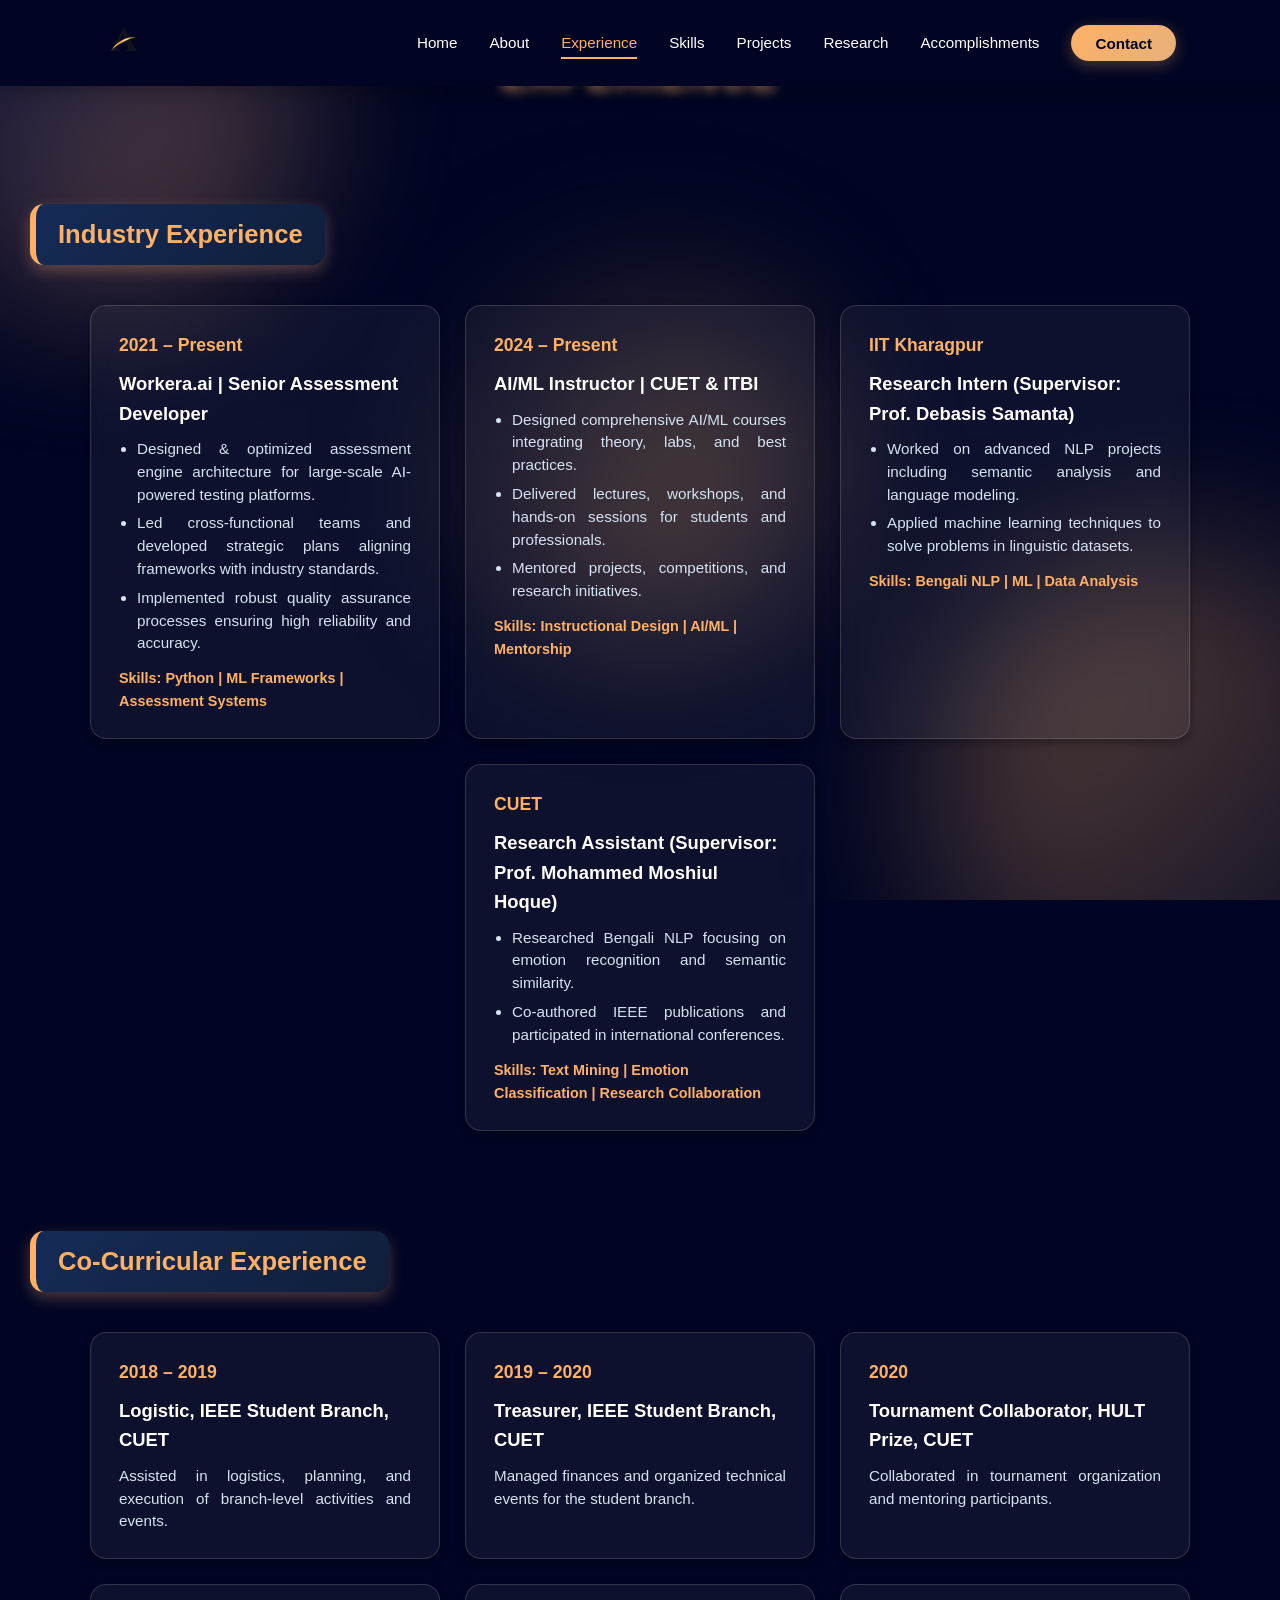
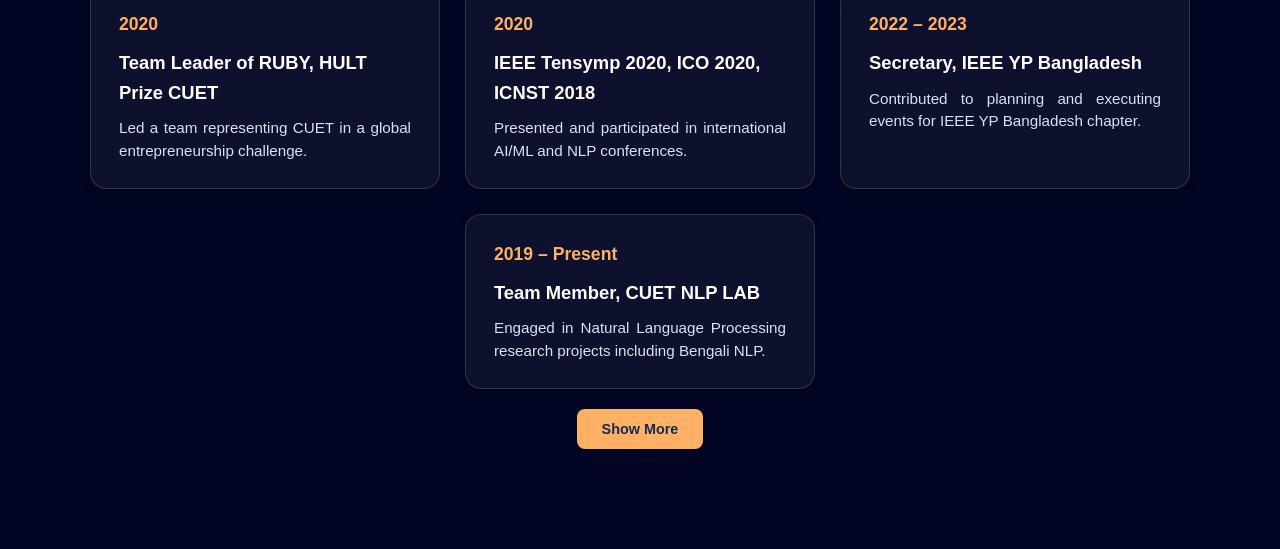
==== experience.html @ dad76d20 "Initial commit" ====
<!DOCTYPE html>
<html lang="en">
<head>
  <meta charset="UTF-8">
  <meta name="viewport" content="width=device-width, initial-scale=1.0">
  <title>Experience</title>
  <link rel="stylesheet" href="home.css">
  <link rel="stylesheet" href="experience.css">
  
</head>
<body>
   <div class="animated-bg">
      <div class="gradient-orb orb-1"></div>
      <div class="gradient-orb orb-2"></div>
      <div class="gradient-orb orb-3"></div>
    </div>
   <!-- Sticky Navbar -->
    <header class="sticky-header">
      <nav class="navbar">
        <div class="logo">
          <img src="/Images/logo.png" alt="Logo" class="logo-img">
        </div>
        <div class="hamburger">
          <span></span>
          <span></span>
          <span></span>
        </div>
        <ul class="nav-links">
          <li><a href="home.html" class="nav-link">Home</a></li>
          <li><a href="about.html" class="nav-link">About</a></li>
          <li><a href="experience.html" class="active nav-link">Experience</a></li>
          <li><a href="skills.html" class="nav-link">Skills</a></li>
          <li><a href="project.html" class="nav-link">Projects</a></li>
          <li><a href="research-publication.html" class="nav-link">Research</a></li>
          <li><a href="certificates-awards.html" class="nav-link">Accomplishments</a></li>
          <li>
            <a href="contacts.html" class="nav-link contact-btn">Contact</a>
          </li>
        </ul>
      </nav>
    </header>

  <div class="experience-container">
    <h1>Experience</h1>

    <!-- Industry Experience -->
    <h2 class="sub-title">Industry Experience</h2>
    <div class="industry-cards">
      <div class="industry-card">
        <div class="year">2021 – Present</div>
        <h3>Workera.ai | Senior Assessment Developer</h3>
        <ul>
          <li>Designed & optimized assessment engine architecture for large-scale AI-powered testing platforms.</li>
          <li>Led cross-functional teams and developed strategic plans aligning frameworks with industry standards.</li>
          <li>Implemented robust quality assurance processes ensuring high reliability and accuracy.</li>
        </ul>
        <div class="skills">Skills: Python | ML Frameworks | Assessment Systems</div>
      </div>

      <div class="industry-card">
        <div class="year">2024 – Present</div>
        <h3>AI/ML Instructor | CUET & ITBI</h3>
        <ul>
          <li>Designed comprehensive AI/ML courses integrating theory, labs, and best practices.</li>
          <li>Delivered lectures, workshops, and hands-on sessions for students and professionals.</li>
          <li>Mentored projects, competitions, and research initiatives.</li>
        </ul>
        <div class="skills">Skills: Instructional Design | AI/ML | Mentorship</div>
      </div>

      <div class="industry-card">
        <div class="year">IIT Kharagpur</div>
        <h3>Research Intern (Supervisor: Prof. Debasis Samanta)</h3>
        <ul>
          <li>Worked on advanced NLP projects including semantic analysis and language modeling.</li>
          <li>Applied machine learning techniques to solve problems in linguistic datasets.</li>
        </ul>
        <div class="skills">Skills: Bengali NLP | ML | Data Analysis</div>
      </div>

      <div class="industry-card">
        <div class="year">CUET</div>
        <h3>Research Assistant (Supervisor: Prof. Mohammed Moshiul Hoque)</h3>
        <ul>
          <li>Researched Bengali NLP focusing on emotion recognition and semantic similarity.</li>
          <li>Co-authored IEEE publications and participated in international conferences.</li>
        </ul>
        <div class="skills">Skills: Text Mining | Emotion Classification | Research Collaboration</div>
      </div>
    </div>

    <!-- Co-Curricular Experience -->
    <h2 class="sub-title">Co-Curricular Experience</h2>
    <div class="co-curricular-cards">
      <div class="co-card">
        <div class="year">2018 – 2019</div>
        <h3>Logistic, IEEE Student Branch, CUET</h3>
        <p>Assisted in logistics, planning, and execution of branch-level activities and events.</p>
      </div>

      <div class="co-card">
        <div class="year">2019 – 2020</div>
        <h3>Treasurer, IEEE Student Branch, CUET</h3>
        <p>Managed finances and organized technical events for the student branch.</p>
      </div>

      <div class="co-card">
        <div class="year">2020</div>
        <h3>Tournament Collaborator, HULT Prize, CUET</h3>
        <p>Collaborated in tournament organization and mentoring participants.</p>
      </div>

      <!-- Hidden cards -->
      <div class="co-card more-card">
        <div class="year">2020</div>
        <h3>Team Leader of RUBY, HULT Prize CUET</h3>
        <p>Led a team representing CUET in a global entrepreneurship challenge.</p>
      </div>

      <div class="co-card more-card">
        <div class="year">2020</div>
        <h3>IEEE Tensymp 2020, ICO 2020, ICNST 2018</h3>
        <p>Presented and participated in international AI/ML and NLP conferences.</p>
      </div>

      <div class="co-card more-card">
        <div class="year">2022 – 2023</div>
        <h3>Secretary, IEEE YP Bangladesh</h3>
        <p>Contributed to planning and executing events for IEEE YP Bangladesh chapter.</p>
      </div>

      <div class="co-card more-card">
        <div class="year">2019 – Present</div>
        <h3>Team Member, CUET NLP LAB</h3>
        <p>Engaged in Natural Language Processing research projects including Bengali NLP.</p>
      </div>
    </div>

    <button class="show-more-btn">Show More</button>
  </div>

  <script>
    const showMoreBtn = document.querySelector('.show-more-btn');
    const moreCards = document.querySelectorAll('.more-card');

    showMoreBtn.addEventListener('click', () => {
      moreCards.forEach(card => {
        if (card.style.display === "block") {
          card.style.display = "none";
        } else {
          card.style.display = "block";
        }
      });

      showMoreBtn.textContent =
        showMoreBtn.textContent === "Show More" ? "Show Less" : "Show More";
    });
  </script>
</body>
</html>
---- home.css ----
/* ========================================
   Modern Animated Portfolio - CSS
   ======================================== */

:root {
  --bg-primary: #010523;
  --bg-secondary: #041069;
  --bg-card: rgba(49, 54, 116, 0.85);
  --accent-primary: #feb164;
  --accent-secondary: #e6b07b;
  --text-primary: #ffffff;
  --text-secondary: #f5f5f5;
  --border-color: rgba(243, 153, 64, 0.7);
  --shadow-color: rgba(0, 0, 0, 0.5);
  --glow-color: rgba(3, 1, 99, 0.3);
}

/* Light Mode Colors */
body.light-mode {
  --bg-primary: #f5f5f5;
  --bg-secondary: #e0e0e0;
  --bg-card: rgba(255, 255, 255, 0.85);
  --text-primary: #010523;
  --text-secondary: #333333;
  --accent-primary: #feb164;
  --accent-secondary: #e6b07b;
  --border-color: rgba(254, 177, 100, 0.5);
  --shadow-color: rgba(0, 0, 0, 0.2);
  --glow-color: rgba(254, 177, 100, 0.3);
}

/* ========================================
     Reset & Base Styles
     ======================================== */
* {
  box-sizing: border-box;
  margin: 0;
  padding: 0;
}

html {
  scroll-behavior: smooth;
}

body {
  font-family: "Inter", sans-serif;
  /* use the CSS variable so light-mode works */
  background: var(--bg-primary);
  color: var(--text-primary);
  line-height: 1.6;
  overflow-x: hidden;
  /* smooth transition when theme changes */
  transition: background-color 0.35s ease, color 0.35s ease;
}

/* ========================================
     Animated Background
     ======================================== */
.animated-bg {
  position: fixed;
  top: 0;
  left: 0;
  width: 100%;
  height: 100%;
  z-index: -1;
  overflow: hidden;
}

.gradient-orb {
  position: absolute;
  border-radius: 50%;
  filter: blur(80px);
  opacity: 0.4;
  animation: float 20s ease-in-out infinite;
}

.orb-1 {
  width: 400px;
  height: 400px;
  background: linear-gradient(135deg, var( --bg-secondary),var(--accent-primary));
  top: -100px;
  left: -100px;
  animation-delay: 0s;
}

.orb-2 {
  width: 500px;
  height: 500px;
  background: linear-gradient(135deg, var(--accent-primary), var(--bg-primary));
  bottom: -150px;
  right: -150px;
  animation-delay: 5s;
}

.orb-3 {
  width: 350px;
  height: 350px;
  background: linear-gradient(135deg, var(--bg-primary), var(--accent-primary));
  top: 50%;
  left: 50%;
  transform: translate(-50%, -50%);
  animation-delay: 10s;
}

@keyframes float {
  0%,
  100% {
    transform: translate(0, 0) scale(1);
  }
  33% {
    transform: translate(50px, -50px) scale(1.1);
  }
  66% {
    transform: translate(-50px, 50px) scale(0.9);
  }
}

/* ========================================
     Sticky Header & Navigation
     ======================================== */
/* Sticky Header */
.sticky-header {
  position: fixed;
  top: 0;
  left: 0;
  width: 100%;
  z-index: 1000;
  /* background: rgba(1, 5, 35, 0.95); */
  background: var(--bg-primary);
  transition: background 0.3s ease, box-shadow 0.3s ease;
  backdrop-filter: blur(10px);
  box-shadow: 0 4px 20px rgba(0, 0, 0, 0.3);
  transition: all 0.3s ease;
}

.sticky-header.scrolled {
  background: rgba(1, 5, 35, 0.95);
  backdrop-filter: blur(10px);
  box-shadow: 0 4px 20px rgba(0, 0, 0, 0.3);
}

/* Navbar */
.navbar {
  display: flex;
  justify-content: space-between;
  align-items: center;
  padding: 1.2rem 5%;
  max-width: 1200px;
  margin: 0 auto;
}

.logo-img {
  height: 40px;
  width: auto;
}

.logo:hover {
  transform: scale(1.05);
}

/* Nav Links - Desktop Default */
.nav-links {
  display: flex;
  list-style: none;
  gap: 2rem;
  align-items: center;
}

.nav-link {
  color: var(--text-primary);
  text-decoration: none;
  font-weight: 500;
  font-size: 0.95rem;
  position: relative;
  padding: 0.5rem 0;
  transition: color 0.3s ease;
}

.nav-link::after {
  content: "";
  position: absolute;
  bottom: 0;
  left: 0;
  width: 0;
  height: 2px;
  background: var(--accent-primary);
  transition: width 0.3s ease;
}

.nav-link:hover,
.nav-link.active {
  color: var(--accent-primary);
}

.nav-link:hover::after,
.nav-link.active::after {
  width: 100%;
}

/* Contact Button */
.contact-btn {
  background: linear-gradient(135deg, var(--accent-primary), var(--accent-secondary));
  padding: 0.6rem 1.5rem !important;
  border-radius: 25px;
  color: var(--bg-primary) !important;
  font-weight: 600;
  transition: all 0.3s ease;
  box-shadow: 0 4px 15px rgba(254, 177, 100, 0.3);
}

.contact-btn::after {
  display: none;
}

.contact-btn:hover {
  transform: translateY(-2px);
  box-shadow: 0 6px 20px rgba(254, 177, 100, 0.5);
}

/* Hamburger Menu - Hidden on Desktop */
.hamburger {
  display: none;
  flex-direction: column;
  cursor: pointer;
  gap: 5px;
}

.hamburger span {
  width: 25px;
  height: 3px;
  background: var(--accent-primary);
  border-radius: 3px;
  transition: all 0.3s ease;
}

.hamburger.active span:nth-child(1) {
  transform: rotate(45deg) translate(8px, 8px);
}

.hamburger.active span:nth-child(2) {
  opacity: 0;
}

.hamburger.active span:nth-child(3) {
  transform: rotate(-45deg) translate(7px, -7px);
}

/* ===== MOBILE STYLES ===== */
@media screen and (max-width: 768px) {
  /* Show hamburger */
  .hamburger {
    display: flex;
  }

  /* Hide desktop nav links */
  .nav-links {
    position: fixed;
    top: 0;
    right: -100%; /* hide offscreen */
    width: 250px;
    height: 100vh;
    background: rgba(1, 5, 35, 0.95);
    flex-direction: column;
    gap: 2rem;
    padding-top: 5rem;
    transition: right 0.3s ease;
    display: flex; /* keep it flex for mobile */
  }

  /* Show nav links when active */
  .nav-links.active {
    right: 0;
  }

  /* Center links and make bigger */
  .nav-links li {
    text-align: center;
  }

  .nav-link {
    font-size: 1.2rem;
  }

  /* Hide contact button on mobile (optional) */
  .contact-btn {
    display: none;
  }
}

.mode-btn {
  background: transparent;
  border: 2px solid var(--accent-primary);
  color: var(--accent-primary);
  padding: 0.4rem 0.8rem;
  border-radius: 20px;
  cursor: pointer;
  font-size: 1rem;
  transition: all 0.3s ease;
}

.mode-btn:hover {
  background: var(--accent-primary);
  color: var(--bg-primary);
  transform: translateY(-2px);
  box-shadow: 0 4px 12px rgba(254, 177, 100, 0.3);
}

/* ========================================
     Hero Section
     ======================================== */
.hero {
  min-height: 100vh;
  display: flex;
  flex-direction: column;
  justify-content: center;
  padding: 8rem 5% 4rem;
  position: relative;
}

.hero-container {
  max-width: 1200px;
  margin: 0 auto;
  width: 100%;
}

.hero-content {
  display: grid;
  grid-template-columns: 1fr 1fr;
  gap: 4rem;
  align-items: center;
}

.hero-text {
  opacity: 0;
  transform: translateY(30px);
  transition: opacity 0.8s ease, transform 0.8s ease;
}

.hero-text.visible {
  opacity: 1;
  transform: translateY(0);
}

@keyframes fadeInUp {
  to {
    opacity: 1;
    transform: translateY(0);
  }
}

.greeting {
  font-size: 1.3rem;
  color: var(--accent-primary);
  margin-bottom: 1rem;
  font-weight: 500;
  animation: slideInLeft 0.6s ease;
}

@keyframes slideInLeft {
  from {
    opacity: 0;
    transform: translateX(-30px);
  }
  to {
    opacity: 1;
    transform: translateX(0);
  }
}

.name-title {
  font-size: 3.5rem;
  font-weight: 800;
  background: linear-gradient(
    135deg,
    var(--text-primary),
    var(--accent-primary)
  );
  -webkit-background-clip: text;
  -webkit-text-fill-color: transparent;
  background-clip: text;
  margin-bottom: 1rem;
  line-height: 1.2;
  animation: fadeInScale 0.8s ease 0.2s backwards;
}

@keyframes fadeInScale {
  from {
    opacity: 0;
    transform: scale(0.9);
  }
  to {
    opacity: 1;
    transform: scale(1);
  }
}

.rotating-role {
  font-size: 1.5rem;
  margin-bottom: 1.5rem;
  display: flex;
  align-items: center;
  gap: 0.5rem;
  min-height: 45px;
  color: var(--accent-secondary);
}

.role-prefix {
  color: var(--text-secondary);
  font-weight: 400;
}

.role-text {
  font-weight: 600;
  color: var(--accent-primary);
  min-width: 280px;
}

.cursor {
  animation: blink 1s steps(2, start) infinite;
  color: var(--accent-primary);
  font-weight: 300;
}

@keyframes blink {
  0%,
  50% {
    opacity: 1;
  }
  50.01%,
  100% {
    opacity: 0;
  }
}

.sub-tagline {
  font-size: 1.2rem;
  margin-bottom: 1.5rem;
  color: var(--text-secondary);
  line-height: 1.8;
}

.highlight {
  color: var(--accent-primary);
  font-weight: 600;
}

.mission {
  font-size: 1.05rem;
  margin-bottom: 2rem;
  color: rgba(255, 255, 255, 0.85);
  line-height: 1.8;
}

/* Social Links */
.social-links {
  display: flex;
  gap: 1rem;
  margin: 2rem 0;
}

.social-icon {
  display: flex;
  justify-content: center;
  align-items: center;
  width: 50px;
  height: 50px;
  border: 2px solid var(--accent-primary);
  border-radius: 50%;
  color: var(--accent-primary);
  font-size: 1.3rem;
  text-decoration: none;
  position: relative;
  transition: all 0.3s ease;
  overflow: hidden;
}

.social-icon::before {
  content: "";
  position: absolute;
  top: 0;
  left: 0;
  width: 100%;
  height: 100%;
  background: linear-gradient(
    135deg,
    var(--accent-primary),
    var(--accent-secondary)
  );
  transform: translateY(100%);
  transition: transform 0.3s ease;
  z-index: -1;
}

.social-icon:hover {
  color: var(--bg-primary);
  transform: translateY(-5px) rotate(5deg);
  box-shadow: 0 8px 20px rgba(254, 177, 100, 0.4);
}

.social-icon:hover::before {
  transform: translateY(0);
}

.social-icon::after {
  content: attr(data-tooltip);
  position: absolute;
  bottom: -35px;
  left: 50%;
  transform: translateX(-50%) scale(0);
  background: var(--bg-card);
  color: var(--text-primary);
  padding: 0.3rem 0.8rem;
  border-radius: 5px;
  font-size: 0.75rem;
  white-space: nowrap;
  transition: transform 0.3s ease;
  border: 1px solid var(--border-color);
}

.social-icon:hover::after {
  transform: translateX(-50%) scale(1);
}

/* Buttons */
.buttons {
  display: flex;
  gap: 1rem;
  margin-top: 2.5rem;
  flex-wrap: wrap;
}

.btn {
  display: inline-flex;
  align-items: center;
  gap: 0.5rem;
  padding: 0.9rem 2rem;
  border-radius: 30px;
  text-decoration: none;
  font-weight: 600;
  font-size: 1rem;
  transition: all 0.3s ease;
  position: relative;
  overflow: hidden;
}

.btn::before {
  content: "";
  position: absolute;
  top: 50%;
  left: 50%;
  width: 0;
  height: 0;
  border-radius: 50%;
  background: rgba(255, 255, 255, 0.2);
  transform: translate(-50%, -50%);
  transition: width 0.5s ease, height 0.5s ease;
}

.btn:hover::before {
  width: 300px;
  height: 300px;
}

.btn-primary {
  background: linear-gradient(
    135deg,
    var(--accent-primary),
    var(--accent-secondary)
  );
  color: var(--bg-primary);
  box-shadow: 0 6px 20px rgba(254, 177, 100, 0.3);
}

.btn-primary:hover {
  transform: translateY(-3px);
  box-shadow: 0 10px 30px rgba(254, 177, 100, 0.5);
}

.btn-secondary {
  background: transparent;
  color: var(--accent-primary);
  border: 2px solid var(--accent-primary);
}

.btn-secondary:hover {
  background: var(--accent-primary);
  color: var(--bg-primary);
  transform: translateY(-3px);
  box-shadow: 0 8px 25px rgba(254, 177, 100, 0.4);
}

.btn i {
  transition: transform 0.3s ease;
}

.btn:hover i {
  transform: translateX(5px);
}

/* Hero Image */
.hero-image {
  opacity: 0;
  transform: translateX(30px);
  transition: opacity 0.8s ease, transform 0.8s ease;
}

.hero-image.visible {
  opacity: 1;
  transform: translateX(0);
}

@keyframes fadeInRight {
  to {
    opacity: 1;
    transform: translateX(0);
  }
}

.image-wrapper {
  position: relative;
  width: 100%;
  max-width: 450px;
  margin: 0 auto;
  animation: float-gentle 3s ease-in-out infinite;
}

@keyframes float-gentle {
  0%,
  100% {
    transform: translateY(0);
  }
  50% {
    transform: translateY(-20px);
  }
}

.glow-effect {
  position: absolute;
  top: 50%;
  left: 50%;
  transform: translate(-50%, -50%);
  width: 100%;
  height: 100%;
  background: radial-gradient(
    circle,
    rgba(254, 177, 100, 0.3),
    transparent 70%
  );
  border-radius: 50%;
  animation: pulse-glow 2s ease-in-out infinite;
  z-index: -1;
}

@keyframes pulse-glow {
  0%,
  100% {
    transform: translate(-50%, -50%) scale(1);
    opacity: 0.5;
  }
  50% {
    transform: translate(-50%, -50%) scale(1.1);
    opacity: 0.8;
  }
}

.image-wrapper img {
  width: 450px;
  height: 450px;
  object-fit: cover;
  border-radius: 50%;
  border: 5px solid var(--accent-primary);
  box-shadow: 0 20px 60px rgba(0, 0, 0, 0.5), 0 0 40px rgba(254, 177, 100, 0.3);
  transition: transform 0.3s ease;
  display: block;
  margin: 0 auto;
}

.image-wrapper:hover img {
  transform: scale(1.05);
}

/* Scroll Indicator */
.scroll-indicator {
  position: absolute;
  bottom: 2rem;
  left: 50%;
  transform: translateX(-50%);
  display: flex;
  flex-direction: column;
  align-items: center;
  gap: 0.5rem;
  animation: bounce 2s ease-in-out infinite;
}

@keyframes bounce {
  0%,
  100% {
    transform: translateX(-50%) translateY(0);
  }
  50% {
    transform: translateX(-50%) translateY(-10px);
  }
}

.wheel {
  width: 4px;
  height: 10px;
  background: var(--accent-primary);
  border-radius: 2px;
  position: absolute;
  top: 8px;
  left: 50%;
  transform: translateX(-50%);
  animation: scroll-wheel 1.5s ease-in-out infinite;
}

@keyframes scroll-wheel {
  0% {
    opacity: 1;
    transform: translateX(-50%) translateY(0);
  }
  100% {
    opacity: 0;
    transform: translateX(-50%) translateY(15px);
  }
}

.scroll-indicator p {
  font-size: 0.85rem;
  color: var(--accent-primary);
  font-weight: 500;
}

/* ========================================
     Projects Page
     ======================================== */
.projects-page {
  min-height: 100vh;
  padding: 8rem 5% 4rem;
  max-width: 1200px;
  margin: 0 auto;
}

.section-header {
  text-align: center;
  margin-bottom: 4rem;
  opacity: 0;
  transform: translateY(20px);
  transition: opacity 0.8s ease, transform 0.8s ease;
}

.section-header.visible {
  opacity: 1;
  transform: translateY(0);
}

/* Accomplishments section - no animations but keep title visible */
.awards-section .section-header {
  opacity: 1;
  transform: none;
  animation: none;
}

.awards-section .section-title {
  opacity: 1;
  transform: none;
  animation: none;
}

.section-title {
  font-size: 3rem;
  font-weight: 800;
  color: #feb164;
  margin-bottom: 1rem;
  position: relative;
  display: inline-block;
}


@keyframes expand-line {
  from {
    width: 0;
  }
  to {
    width: 100px;
  }
}

.section-intro {
  font-size: 1.15rem;
  max-width: 800px;
  margin: 0 auto;
  color: #ffffff;
  line-height: 1.8;
  opacity: 0.9;
}

/* Filter Buttons */
.filter-btns {
  display: flex;
  justify-content: center;
  gap: 1rem;
  flex-wrap: wrap;
  margin-bottom: 3rem;
  opacity: 0;
  transform: translateY(20px);
  transition: opacity 0.8s ease, transform 0.8s ease;
}

.filter-btns.visible {
  opacity: 1;
  transform: translateY(0);
}

.filter {
  background: transparent;
  border: 2px solid var(--accent-primary);
  color: var(--accent-primary);
  padding: 0.7rem 1.5rem;
  border-radius: 25px;
  cursor: pointer;
  font-weight: 600;
  font-size: 0.95rem;
  transition: all 0.3s ease;
  display: flex;
  align-items: center;
  gap: 0.5rem;
  font-family: "Inter", sans-serif;
}

.filter:hover {
  background: var(--accent-primary);
  color: var(--bg-primary);
  transform: translateY(-3px);
  box-shadow: 0 6px 20px rgba(254, 177, 100, 0.4);
}

.filter.active {
  background: linear-gradient(
    135deg,
    var(--accent-primary),
    var(--accent-secondary)
  );
  color: var(--bg-primary);
  border-color: var(--accent-primary);
  box-shadow: 0 6px 20px rgba(254, 177, 100, 0.3);
}

/* Project Grid */
.project-grid {
  display: grid;
  grid-template-columns: repeat(auto-fill, minmax(320px, 1fr));
  gap: 2rem;
}

.card {
  background: var(--bg-card);
  color: var(--text-secondary);
  border: 1px solid var(--border-color);
  padding: 2rem;
  border-radius: 15px;
  transition: all 0.3s ease;
  opacity: 0;
  transform: translateY(20px);
  position: relative;
  overflow: hidden;
}

.card::before {
  content: "";
  position: absolute;
  top: 0;
  left: -100%;
  width: 100%;
  height: 100%;
  background: linear-gradient(
    90deg,
    transparent,
    rgba(254, 177, 100, 0.1),
    transparent
  );
  transition: left 0.5s ease;
}

.card:hover::before {
  left: 100%;
}

.card.show {
  animation: fadeInUp 0.5s ease forwards;
}

.card.visible {
  animation: fadeInUp 0.5s ease forwards;
}

.sub-title {
  background: linear-gradient(135deg, #010523, #041069);
  color: #feb164;
  border-left: 4px solid #e6b07b;
  box-shadow: 0 6px 20px rgba(0, 0, 0, 0.5), 0 0 15px rgba(3, 1, 99, 0.3);
}

.card {
  background: rgba(49, 54, 116, 0.85);
  color: #f5f5f5;
  border: 1px solid rgba(243, 153, 64, 0.7);
  padding: 2rem;
  border-radius: 15px;
  transition: all 0.3s ease;
  opacity: 0;
  transform: translateY(20px);
  position: relative;
  overflow: hidden;
}

.card:hover {
  box-shadow: 0 12px 28px rgba(0, 0, 0, 0.5);
  border-color: #feb164;
}

.verify-link {
  background: linear-gradient(135deg, #010523, #041069);
}

/* ========================================
     About Section Styles
     ======================================== */
.about-section {
  padding: 4rem 5%;
  max-width: 1200px;
  margin: 0 auto;
}

.about-container {
  font-family: "Inter", sans-serif;
}

/* Experience Section Styles */
.experience-section {
  padding: 4rem 5%;
  max-width: 1200px;
  margin: 0 auto;
}

/* Skills Section Styles */
.skills-section {
  padding: 4rem 5%;
  max-width: 1200px;
  margin: 0 auto;
}

/* ========================================
     Additional Animations & Effects
     ======================================== */

/* Pulse animation for important elements */
@keyframes pulse {
  0%,
  100% {
    transform: scale(1);
  }
  50% {
    transform: scale(1.05);
  }
}

/* Card hover glow effect */
.card:hover {
  box-shadow: 0 12px 28px rgba(0, 0, 0, 0.5), 0 0 25px rgba(254, 177, 100, 0.3);
  border-color: #feb164;
  transform: translateY(-5px) scale(1.02);
}

/* Enhanced button animations */
.btn {
  position: relative;
  overflow: hidden;
  z-index: 1;
  color: #feb164;
}

.btn::before {
  content: "";
  position: absolute;
  top: 0;
  left: -100%;
  width: 100%;
  height: 100%;
  background: linear-gradient(
    90deg,
    transparent,
    rgba(255, 255, 255, 0.2),
    transparent
  );
  transition: left 0.5s ease;
  z-index: -1;
}

.btn:hover::before {
  left: 100%;
}

/* Typing cursor animation */
@keyframes blink {
  0%,
  50% {
    opacity: 1;
  }
  51%,
  100% {
    opacity: 0;
  }
}

.cursor {
  animation: blink 1s infinite;
}

/* Section title underline animation */
.title-underline {
  height: 3px;
  width: 60px;
  background: linear-gradient(90deg, #feb164, #e6b07b);
  margin: 1rem auto 2rem;
  animation: expandWidth 2s ease-out;
}

@keyframes expandWidth {
  0% {
    width: 0;
  }
  100% {
    width: 60px;
  }
}

/* Enhanced scroll indicator */
.scroll-indicator {
  animation: bounce 2s infinite;
}

@keyframes bounce {
  0%,
  20%,
  50%,
  80%,
  100% {
    transform: translateY(0);
  }
  40% {
    transform: translateY(-10px);
  }
  60% {
    transform: translateY(-5px);
  }
}

/* Mobile responsive enhancements */
@media (max-width: 768px) {
  .floating-icons {
    display: none;
  }

  .gradient-orb {
    width: 200px;
    height: 200px;
  }

  .hero-container {
    padding: 1rem;
  }

  .name-title {
    font-size: 2.5rem;
  }

  .image-wrapper img {
    width: 250px;
    height: 250px;
  }

  .hero-content {
    grid-template-columns: 1fr;
    gap: 2rem;
    text-align: center;
  }
}

@media (max-width: 480px) {
  .image-wrapper img {
    width: 200px;
    height: 200px;
  }
}
---- experience.css ----
/* ================= EXPERIENCE SECTION (Unified Theme) ================= */
.experience-container {
  font-family: "Poppins", "Segoe UI", Tahoma, Geneva, Verdana, sans-serif;
  margin: 0;
  padding: 40px 30px 80px;
}

/* Main Heading */
h1 {
  text-align: center;
  margin-bottom: 40px;
  font-size: 2.5rem;
  color: #feb164;
  text-transform: uppercase;
  letter-spacing: 2px;
  text-shadow: 0 3px 12px #feb164;
}

/* ================= SUB-TITLE (Industry / Co-Curricular) ================= */
.sub-title {
  display: inline-block;
  background: linear-gradient(135deg, #152b57, #0f1e3a);
  color: #feb164;
  font-size: 1.6rem;
  font-weight: 700;
  padding: 10px 22px;
  border-radius: 14px;
  border-left: 6px solid #feb164;
  box-shadow: 0 6px 15px rgba(248, 168, 128, 0.3);
  margin: 60px 0 40px;
  transition: all 0.3s ease;
}

.sub-title:hover {
  transform: translateY(-3px);
  box-shadow: 0 10px 25px rgba(248, 168, 128, 0.45);
}

/* ================= Industry & Co-Curricular Common Card Style ================= */
.industry-card,
.co-card {
  background: rgba(255, 255, 255, 0.05);
  border-radius: 16px;
  border: 1px solid rgba(255, 255, 255, 0.15);
  padding: 25px 28px;
  backdrop-filter: blur(12px);
  flex: 1 1 320px;
  max-width: 350px;
  transition: all 0.3s ease;
  box-shadow: 0 4px 10px rgba(0, 0, 0, 0.3);
}

.industry-card:hover,
.co-card:hover {
  transform: translateY(-8px);
  box-shadow: 0 15px 30px rgba(248, 168, 128, 0.35);
  border-color: #feb164;
}

/* ================= Industry Cards Layout ================= */
.industry-cards {
  display: flex;
  flex-wrap: wrap;
  gap: 25px;
  justify-content: center;
  margin-bottom: 40px;
}

/* ================= Co-Curricular Cards Layout ================= */
.co-curricular-cards {
  display: flex;
  flex-wrap: wrap;
  gap: 25px;
  justify-content: center;
  margin-bottom: 0;
}

/* ================= Card Content ================= */
.industry-card .year,
.co-card .year {
  font-weight: 700;
  font-size: 1.1rem;
  color: #feb164;
  margin-bottom: 10px;
}

.industry-card h3,
.co-card h3 {
  font-size: 1.15rem;
  margin-bottom: 10px;
  color: #ffffff;
}

.industry-card ul {
  margin: 0 0 12px 18px;
  padding: 0;
}

.industry-card li {
  font-size: 0.95rem;
  color: #d6e3f3;
  margin-bottom: 6px;
  text-align: justify;
  line-height: 1.5;
}

.industry-card .skills {
  margin-top: 8px;
  font-size: 0.9rem;
  color: #feb164;
  font-weight: bold;
}

.co-card p {
  font-size: 0.95rem;
  color: #d6e3f3;
  margin-bottom: 0;
  text-align: justify;
  line-height: 1.5;
}

/* ================= Show More Button ================= */
.show-more-btn {
  display: block;
  margin: 20px auto;
  padding: 12px 25px;
  font-size: 0.9rem;
  border: none;
  border-radius: 8px;
  background: #feb164;
  color: #152b57;
  font-weight: 600;
  cursor: pointer;
  transition: all 0.3s ease;
}

.show-more-btn:hover {
  background: #ffd2af;
  box-shadow: 0 0 12px rgba(248, 168, 128, 0.6);
}

/* ================= Responsive ================= */
@media (max-width: 1024px) {
  .industry-card,
  .co-card {
    flex: 1 1 45%;
    max-width: 45%;
  }
}

@media (max-width: 768px) {
  .industry-card,
  .co-card {
    flex: 1 1 100%;
    max-width: 100%;
  }

  h1 {
    font-size: 2rem;
  }
}
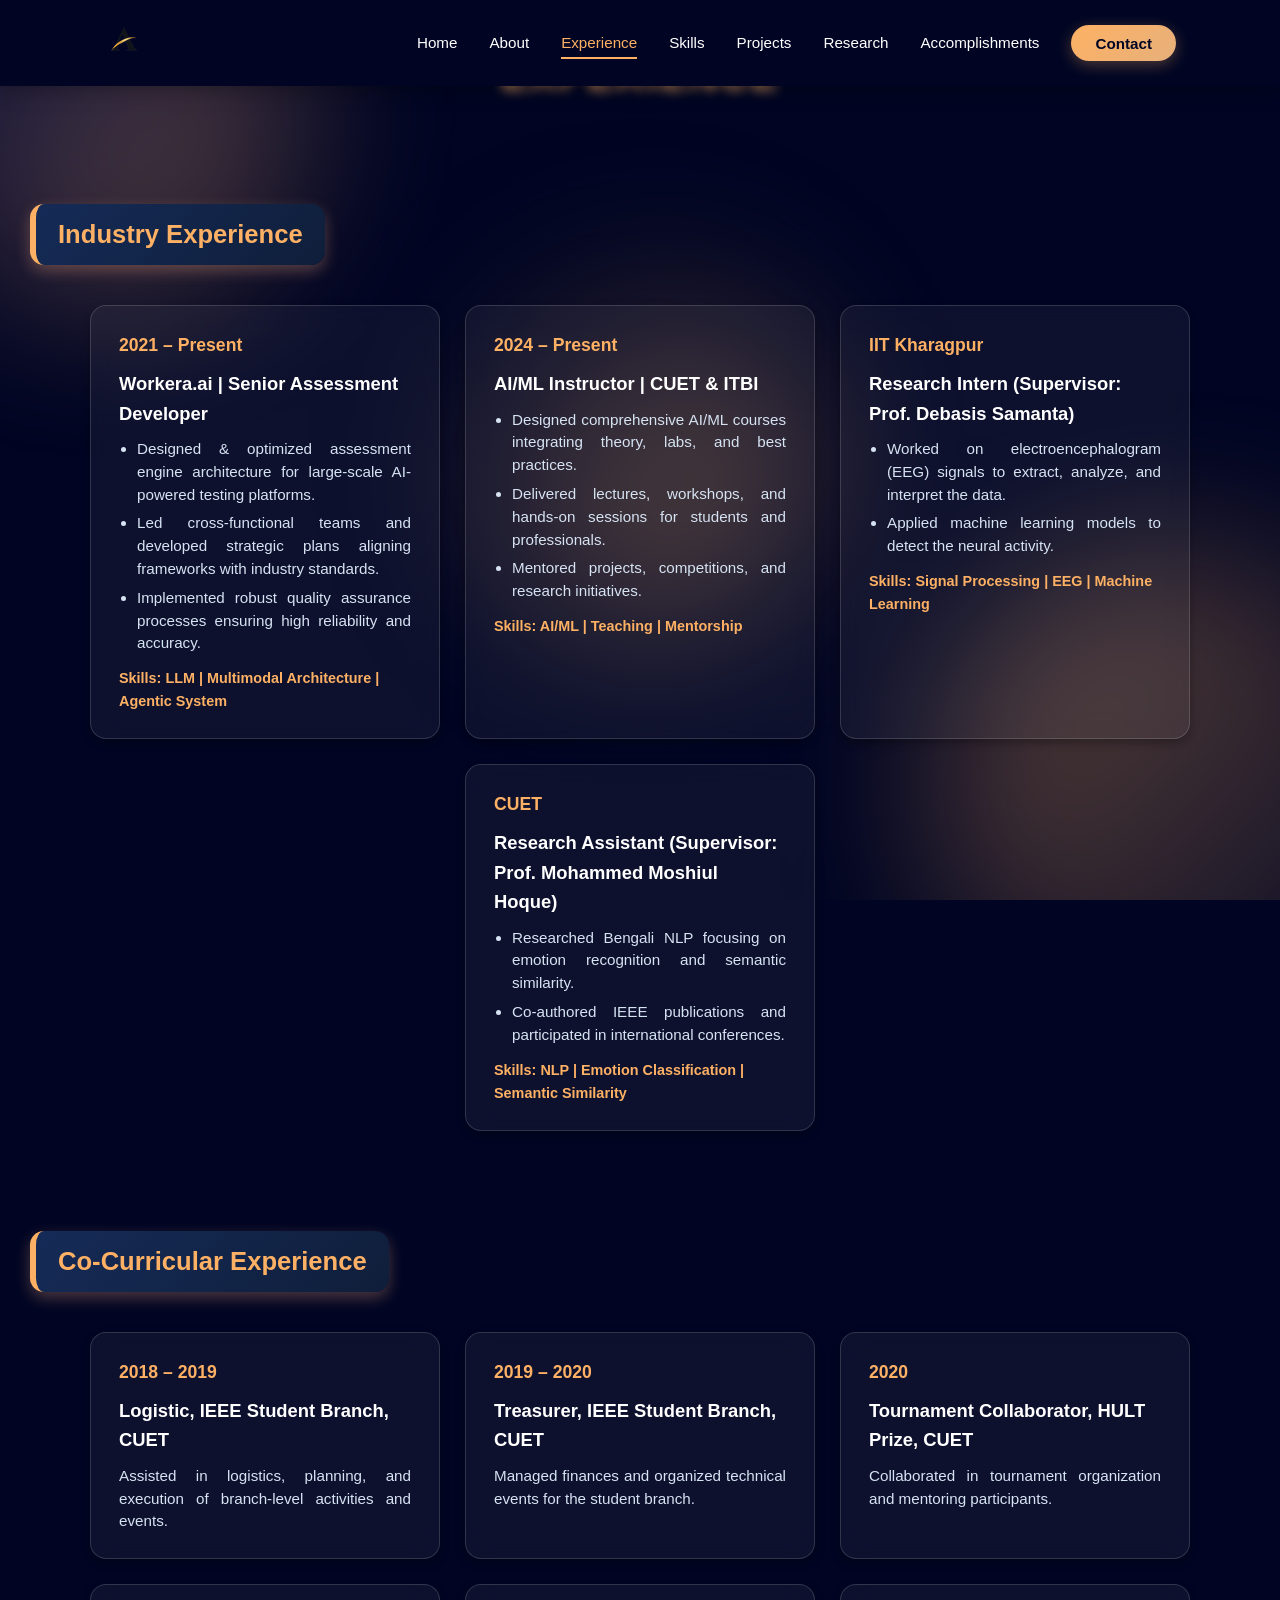
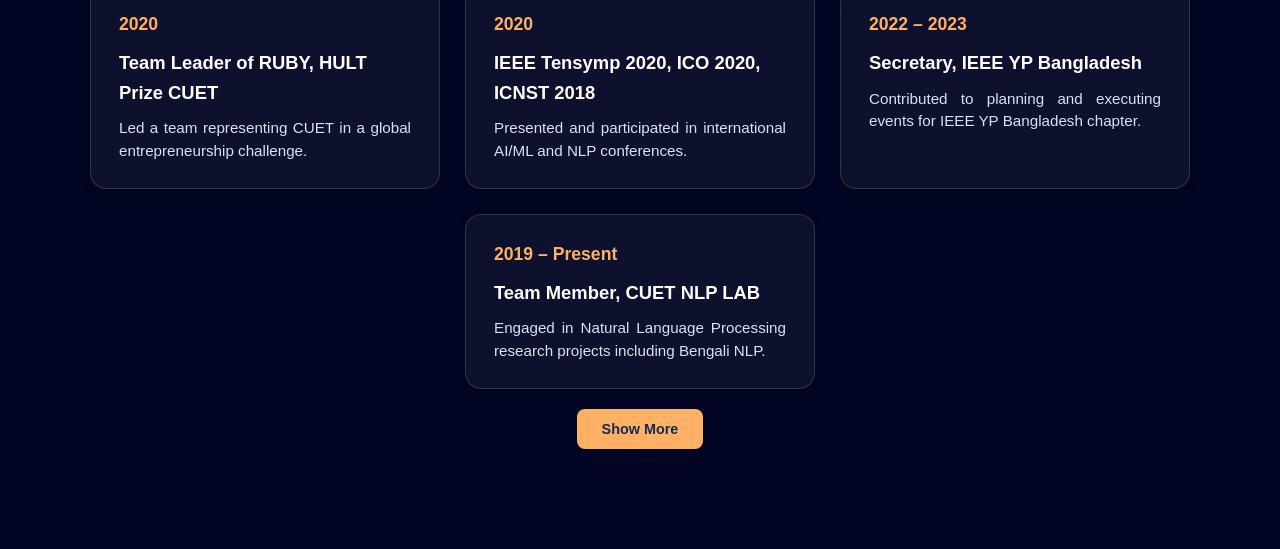
==== commit f2b374a3: "experience.html" ====
--- a/experience.html
+++ b/experience.html
@@ -54,7 +54,7 @@
           <li>Led cross-functional teams and developed strategic plans aligning frameworks with industry standards.</li>
           <li>Implemented robust quality assurance processes ensuring high reliability and accuracy.</li>
         </ul>
-        <div class="skills">Skills: Python | ML Frameworks | Assessment Systems</div>
+        <div class="skills">Skills: LLM | Multimodal Architecture | Agentic System </div>
       </div>
 
       <div class="industry-card">
@@ -65,17 +65,17 @@
           <li>Delivered lectures, workshops, and hands-on sessions for students and professionals.</li>
           <li>Mentored projects, competitions, and research initiatives.</li>
         </ul>
-        <div class="skills">Skills: Instructional Design | AI/ML | Mentorship</div>
+        <div class="skills">Skills: AI/ML | Teaching | Mentorship</div>
       </div>
 
       <div class="industry-card">
         <div class="year">IIT Kharagpur</div>
         <h3>Research Intern (Supervisor: Prof. Debasis Samanta)</h3>
         <ul>
-          <li>Worked on advanced NLP projects including semantic analysis and language modeling.</li>
-          <li>Applied machine learning techniques to solve problems in linguistic datasets.</li>
+          <li>Worked on electroencephalogram (EEG) signals to extract, analyze, and interpret the data.</li>
+          <li>Applied machine learning models to detect the neural activity.</li>
         </ul>
-        <div class="skills">Skills: Bengali NLP | ML | Data Analysis</div>
+        <div class="skills">Skills: Signal Processing | EEG | Machine Learning</div>
       </div>
 
       <div class="industry-card">
@@ -85,7 +85,7 @@
           <li>Researched Bengali NLP focusing on emotion recognition and semantic similarity.</li>
           <li>Co-authored IEEE publications and participated in international conferences.</li>
         </ul>
-        <div class="skills">Skills: Text Mining | Emotion Classification | Research Collaboration</div>
+        <div class="skills">Skills: NLP | Emotion Classification | Semantic Similarity </div>
       </div>
     </div>
 
